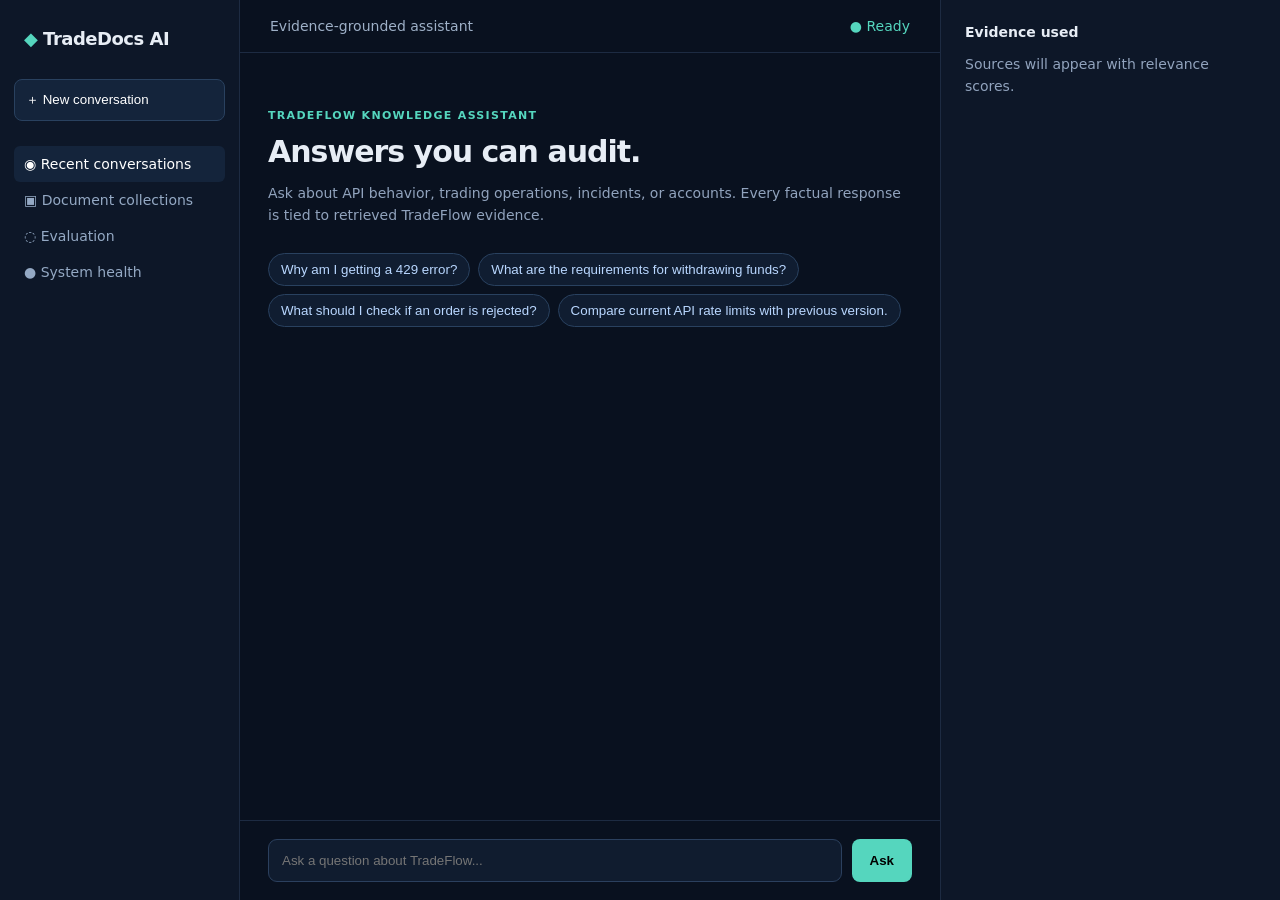
==== frontend/index.html @ 28140f36 "Initial TradeDocs AI portfolio project" ====
<!doctype html><html><head><meta charset="utf-8"><meta name="viewport" content="width=device-width,initial-scale=1"><title>TradeDocs AI</title><style>
*{box-sizing:border-box}body{margin:0;font:14px Inter,system-ui,sans-serif;color:#e7edf5;background:#09111f}.app{display:grid;grid-template-columns:240px minmax(400px,1fr) 340px;height:100vh}.side,.sources{background:#0d1728;border-color:#1d2b42}.side{padding:24px 14px;border-right:1px solid #1d2b42}.logo{font-weight:700;font-size:18px;letter-spacing:-.5px;margin:4px 10px 30px}.mark{color:#55d6be}.new{width:100%;border:1px solid #29415f;background:#14243b;color:white;padding:11px;border-radius:8px;text-align:left}.nav{margin-top:25px;color:#94a9c4}.nav div{padding:10px;border-radius:6px}.nav div:first-child{color:#fff;background:#14243b}.main{display:flex;flex-direction:column;min-width:0}.top{padding:18px 30px;border-bottom:1px solid #1d2b42;color:#9eb0c7}.chat{max-width:820px;width:100%;margin:auto;padding:56px 28px;overflow:auto;flex:1}.eyebrow{color:#55d6be;text-transform:uppercase;font-size:11px;letter-spacing:1.3px;font-weight:700}.chat h1{font-size:30px;letter-spacing:-1px;margin:12px 0}.muted{color:#91a3bd;line-height:1.55}.questions{display:flex;gap:8px;flex-wrap:wrap;margin:27px 0}.questions button{color:#b9d7ff;border:1px solid #29415f;background:#101d31;border-radius:18px;padding:8px 12px;cursor:pointer}.answer{background:#101c2f;border:1px solid #233652;border-radius:12px;padding:18px;margin-top:20px;line-height:1.65}.answer h3{margin:0 0 8px;color:#55d6be;font-size:13px}.composer{display:flex;gap:10px;padding:18px 28px;border-top:1px solid #1d2b42}.composer input{flex:1;background:#101c2f;border:1px solid #2b405e;border-radius:9px;padding:13px;color:white}.composer button{background:#55d6be;border:0;border-radius:8px;padding:0 18px;font-weight:700}.sources{border-left:1px solid #1d2b42;padding:24px;overflow:auto}.sources h2{font-size:14px;margin:0 0 6px}.source{border-top:1px solid #20304a;padding:15px 0}.source b{font-size:13px}.score{float:right;color:#55d6be;font:12px ui-monospace}.source p{color:#91a3bd;font-size:12px;line-height:1.45}.feedback button{background:none;border:1px solid #314664;border-radius:6px;padding:6px 10px;color:#a8bdd7;margin-right:6px}@media(max-width:900px){.app{grid-template-columns:210px 1fr}.sources{display:none}}@media(max-width:650px){.app{grid-template-columns:1fr}.side{display:none}}
</style></head><body><div class="app"><aside class="side"><div class="logo"><span class="mark">◆</span> TradeDocs AI</div><button class="new" onclick="location.reload()">＋ New conversation</button><div class="nav"><div>◉ Recent conversations</div><div>▣ Document collections</div><div onclick="location.href='/dashboard.html'">◌ Evaluation</div><div onclick="location.href='/dashboard.html'">● System health</div></div></aside><main class="main"><div class="top">Evidence-grounded assistant <span id="status" style="float:right;color:#55d6be">● Ready</span></div><section class="chat"><div class="eyebrow">TradeFlow knowledge assistant</div><h1>Answers you can audit.</h1><p class="muted">Ask about API behavior, trading operations, incidents, or accounts. Every factual response is tied to retrieved TradeFlow evidence.</p><div class="questions"><button>Why am I getting a 429 error?</button><button>What are the requirements for withdrawing funds?</button><button>What should I check if an order is rejected?</button><button>Compare current API rate limits with previous version.</button></div><div id="answer"></div></section><form class="composer" id="form"><input id="query" placeholder="Ask a question about TradeFlow..." autocomplete="off"><button>Ask</button></form></main><aside class="sources"><h2>Evidence used</h2><p class="muted" id="sourceEmpty">Sources will appear with relevance scores.</p><div id="sources"></div></aside></div><script>
const q=document.querySelector('#query'),a=document.querySelector('#answer'),s=document.querySelector('#sources'),empty=document.querySelector('#sourceEmpty');document.querySelectorAll('.questions button').forEach(b=>b.onclick=()=>{q.value=b.textContent;q.focus()});
document.querySelector('#form').onsubmit=async e=>{e.preventDefault();if(!q.value.trim())return;document.querySelector('#status').textContent='● Retrieving evidence';a.innerHTML='<div class="answer"><h3>Searching TradeFlow documentation</h3><span class="muted">Retrieving and reranking evidence…</span></div>';try{let r=await fetch('/chat',{method:'POST',headers:{'content-type':'application/json'},body:JSON.stringify({query:q.value})}),d=await r.json();document.querySelector('#status').textContent=d.insufficient_evidence?'● Insufficient evidence':'● Evidence validated';a.innerHTML=`<div class="answer"><h3>${d.insufficient_evidence?'Insufficient evidence':'Grounded answer'}</h3>${d.answer}<div class="feedback"><br><button onclick="feedback('${d.request_id}',true)">👍 Helpful</button><button onclick="feedback('${d.request_id}',false)">👎 Not helpful</button></div></div>`;empty.style.display='none';s.innerHTML=d.evidence.map((x,i)=>`<div class="source"><span class="score">${x.score}</span><b>[${i+1}] ${x.title}</b><p>${x.passage}</p><span class="muted">${x.category} · v${x.version} · ${x.source_type}</span></div>`).join('')||'<p class="muted">No reliable evidence retrieved.</p>'}catch(err){document.querySelector('#status').textContent='● Request failed';a.innerHTML='<div class="answer"><h3>Generation unavailable</h3>We could not complete this response. Please try again.</div>'}};
async function feedback(id,helpful){await fetch('/feedback',{method:'POST',headers:{'content-type':'application/json'},body:JSON.stringify({request_id:id,helpful})})}
</script></body></html>
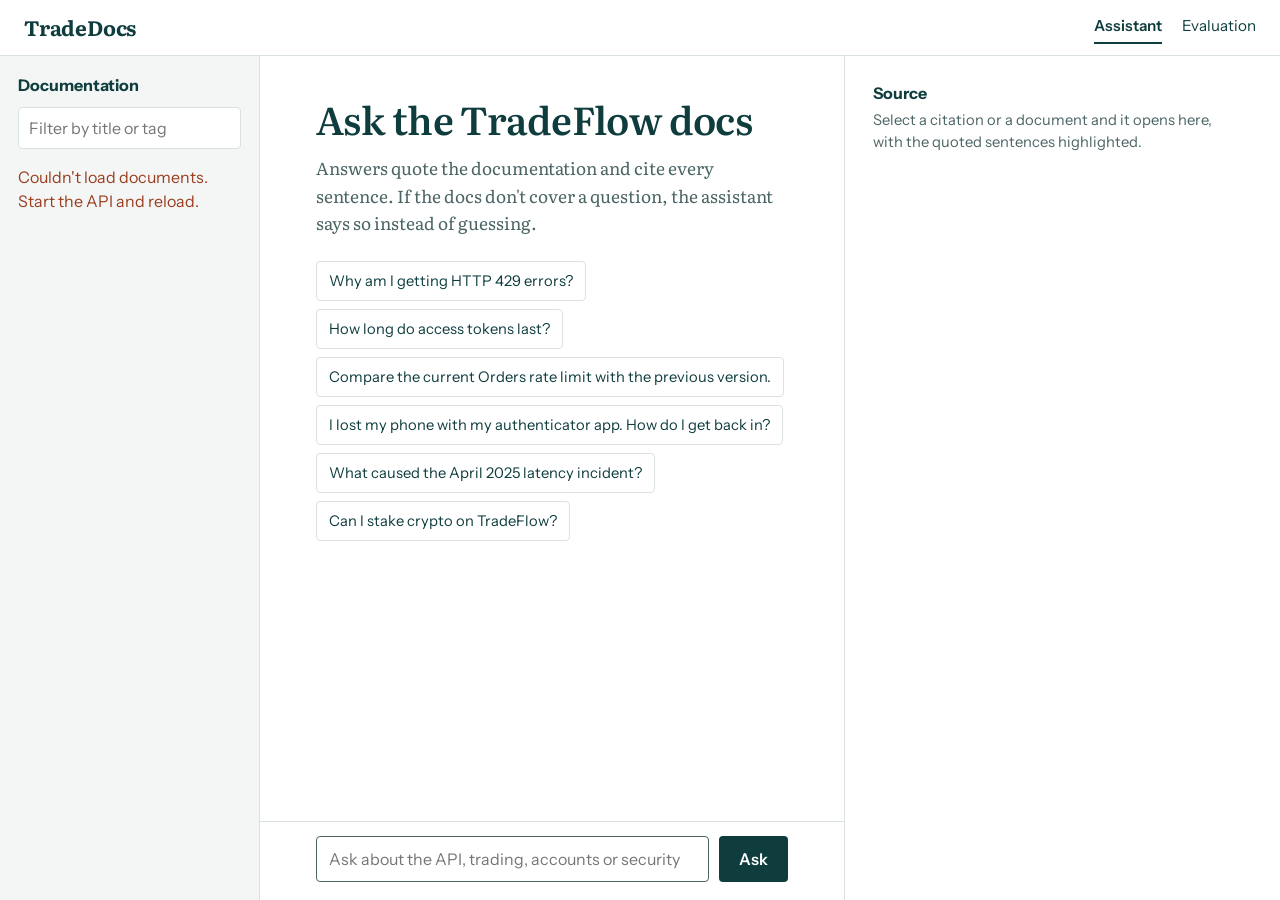
==== commit 72b89b96: "Redesign the web interface around checkable citations - Citations open the source beside the answer " ====
--- a/frontend/index.html
+++ b/frontend/index.html
@@ -1,7 +1,81 @@
-<!doctype html><html><head><meta charset="utf-8"><meta name="viewport" content="width=device-width,initial-scale=1"><title>TradeDocs AI</title><style>
-*{box-sizing:border-box}body{margin:0;font:14px Inter,system-ui,sans-serif;color:#e7edf5;background:#09111f}.app{display:grid;grid-template-columns:240px minmax(400px,1fr) 340px;height:100vh}.side,.sources{background:#0d1728;border-color:#1d2b42}.side{padding:24px 14px;border-right:1px solid #1d2b42}.logo{font-weight:700;font-size:18px;letter-spacing:-.5px;margin:4px 10px 30px}.mark{color:#55d6be}.new{width:100%;border:1px solid #29415f;background:#14243b;color:white;padding:11px;border-radius:8px;text-align:left}.nav{margin-top:25px;color:#94a9c4}.nav div{padding:10px;border-radius:6px}.nav div:first-child{color:#fff;background:#14243b}.main{display:flex;flex-direction:column;min-width:0}.top{padding:18px 30px;border-bottom:1px solid #1d2b42;color:#9eb0c7}.chat{max-width:820px;width:100%;margin:auto;padding:56px 28px;overflow:auto;flex:1}.eyebrow{color:#55d6be;text-transform:uppercase;font-size:11px;letter-spacing:1.3px;font-weight:700}.chat h1{font-size:30px;letter-spacing:-1px;margin:12px 0}.muted{color:#91a3bd;line-height:1.55}.questions{display:flex;gap:8px;flex-wrap:wrap;margin:27px 0}.questions button{color:#b9d7ff;border:1px solid #29415f;background:#101d31;border-radius:18px;padding:8px 12px;cursor:pointer}.answer{background:#101c2f;border:1px solid #233652;border-radius:12px;padding:18px;margin-top:20px;line-height:1.65}.answer h3{margin:0 0 8px;color:#55d6be;font-size:13px}.composer{display:flex;gap:10px;padding:18px 28px;border-top:1px solid #1d2b42}.composer input{flex:1;background:#101c2f;border:1px solid #2b405e;border-radius:9px;padding:13px;color:white}.composer button{background:#55d6be;border:0;border-radius:8px;padding:0 18px;font-weight:700}.sources{border-left:1px solid #1d2b42;padding:24px;overflow:auto}.sources h2{font-size:14px;margin:0 0 6px}.source{border-top:1px solid #20304a;padding:15px 0}.source b{font-size:13px}.score{float:right;color:#55d6be;font:12px ui-monospace}.source p{color:#91a3bd;font-size:12px;line-height:1.45}.feedback button{background:none;border:1px solid #314664;border-radius:6px;padding:6px 10px;color:#a8bdd7;margin-right:6px}@media(max-width:900px){.app{grid-template-columns:210px 1fr}.sources{display:none}}@media(max-width:650px){.app{grid-template-columns:1fr}.side{display:none}}
-</style></head><body><div class="app"><aside class="side"><div class="logo"><span class="mark">◆</span> TradeDocs AI</div><button class="new" onclick="location.reload()">＋ New conversation</button><div class="nav"><div>◉ Recent conversations</div><div>▣ Document collections</div><div onclick="location.href='/dashboard.html'">◌ Evaluation</div><div onclick="location.href='/dashboard.html'">● System health</div></div></aside><main class="main"><div class="top">Evidence-grounded assistant <span id="status" style="float:right;color:#55d6be">● Ready</span></div><section class="chat"><div class="eyebrow">TradeFlow knowledge assistant</div><h1>Answers you can audit.</h1><p class="muted">Ask about API behavior, trading operations, incidents, or accounts. Every factual response is tied to retrieved TradeFlow evidence.</p><div class="questions"><button>Why am I getting a 429 error?</button><button>What are the requirements for withdrawing funds?</button><button>What should I check if an order is rejected?</button><button>Compare current API rate limits with previous version.</button></div><div id="answer"></div></section><form class="composer" id="form"><input id="query" placeholder="Ask a question about TradeFlow..." autocomplete="off"><button>Ask</button></form></main><aside class="sources"><h2>Evidence used</h2><p class="muted" id="sourceEmpty">Sources will appear with relevance scores.</p><div id="sources"></div></aside></div><script>
-const q=document.querySelector('#query'),a=document.querySelector('#answer'),s=document.querySelector('#sources'),empty=document.querySelector('#sourceEmpty');document.querySelectorAll('.questions button').forEach(b=>b.onclick=()=>{q.value=b.textContent;q.focus()});
-document.querySelector('#form').onsubmit=async e=>{e.preventDefault();if(!q.value.trim())return;document.querySelector('#status').textContent='● Retrieving evidence';a.innerHTML='<div class="answer"><h3>Searching TradeFlow documentation</h3><span class="muted">Retrieving and reranking evidence…</span></div>';try{let r=await fetch('/chat',{method:'POST',headers:{'content-type':'application/json'},body:JSON.stringify({query:q.value})}),d=await r.json();document.querySelector('#status').textContent=d.insufficient_evidence?'● Insufficient evidence':'● Evidence validated';a.innerHTML=`<div class="answer"><h3>${d.insufficient_evidence?'Insufficient evidence':'Grounded answer'}</h3>${d.answer}<div class="feedback"><br><button onclick="feedback('${d.request_id}',true)">👍 Helpful</button><button onclick="feedback('${d.request_id}',false)">👎 Not helpful</button></div></div>`;empty.style.display='none';s.innerHTML=d.evidence.map((x,i)=>`<div class="source"><span class="score">${x.score}</span><b>[${i+1}] ${x.title}</b><p>${x.passage}</p><span class="muted">${x.category} · v${x.version} · ${x.source_type}</span></div>`).join('')||'<p class="muted">No reliable evidence retrieved.</p>'}catch(err){document.querySelector('#status').textContent='● Request failed';a.innerHTML='<div class="answer"><h3>Generation unavailable</h3>We could not complete this response. Please try again.</div>'}};
-async function feedback(id,helpful){await fetch('/feedback',{method:'POST',headers:{'content-type':'application/json'},body:JSON.stringify({request_id:id,helpful})})}
-</script></body></html>
+<!doctype html>
+<html lang="en">
+<head>
+<meta charset="utf-8">
+<meta name="viewport" content="width=device-width, initial-scale=1">
+<title>TradeDocs</title>
+<link rel="preconnect" href="https://fonts.googleapis.com">
+<link rel="preconnect" href="https://fonts.gstatic.com" crossorigin>
+<link href="https://fonts.googleapis.com/css2?family=Instrument+Sans:wght@400..700&family=Literata:opsz,wght@7..72,400..700&display=swap" rel="stylesheet">
+<link rel="stylesheet" href="style.css">
+</head>
+<body>
+<header class="masthead">
+  <a class="wordmark" href="/">TradeDocs</a>
+  <nav aria-label="Main">
+    <button class="link-btn only-narrow" id="open-library" type="button" aria-controls="library" aria-expanded="false">Documents</button>
+    <a href="/" aria-current="page">Assistant</a>
+    <a href="/dashboard.html">Evaluation</a>
+  </nav>
+</header>
+
+<div class="desk">
+  <aside class="library" id="library" aria-labelledby="library-title">
+    <div class="library-head">
+      <h2 id="library-title">Documentation</h2>
+      <button class="link-btn only-narrow" id="close-library" type="button">Close</button>
+    </div>
+    <label class="visually-hidden" for="filter">Filter documents</label>
+    <input id="filter" type="search" placeholder="Filter by title or tag" autocomplete="off">
+    <div id="shelves" class="shelves"><p class="quiet">Loading documents…</p></div>
+  </aside>
+
+  <main class="conversation" aria-labelledby="ask-title">
+    <div class="thread" id="thread" aria-live="polite">
+      <section class="welcome" id="welcome">
+        <h1 id="ask-title">Ask the TradeFlow docs</h1>
+        <p>Answers quote the documentation and cite every sentence. If the docs don't cover a question, the assistant says so instead of guessing.</p>
+        <div class="examples" id="examples">
+          <button type="button">Why am I getting HTTP 429 errors?</button>
+          <button type="button">How long do access tokens last?</button>
+          <button type="button">Compare the current Orders rate limit with the previous version.</button>
+          <button type="button">I lost my phone with my authenticator app. How do I get back in?</button>
+          <button type="button">What caused the April 2025 latency incident?</button>
+          <button type="button">Can I stake crypto on TradeFlow?</button>
+        </div>
+      </section>
+    </div>
+    <form class="composer" id="composer">
+      <label class="visually-hidden" for="question">Your question</label>
+      <textarea id="question" rows="1" maxlength="4000" placeholder="Ask about the API, trading, accounts or security" required></textarea>
+      <button type="submit" class="ask">Ask</button>
+    </form>
+  </main>
+
+  <aside class="reader" id="reader" aria-labelledby="reader-title" tabindex="-1">
+    <div class="reader-empty" id="reader-empty">
+      <h2>Source</h2>
+      <p>Select a citation or a document and it opens here, with the quoted sentences highlighted.</p>
+    </div>
+    <article id="reader-doc" hidden>
+      <div class="reader-bar">
+        <button class="link-btn only-phone" id="close-reader" type="button">Back to answer</button>
+      </div>
+      <h2 id="reader-title"></h2>
+      <p class="doc-meta" id="reader-meta"></p>
+      <div class="versions" id="reader-versions"></div>
+      <div class="doc-body" id="reader-body"></div>
+      <div class="tags" id="reader-tags"></div>
+    </article>
+  </aside>
+</div>
+
+<template id="turn-template">
+  <article class="turn">
+    <h2 class="q"></h2>
+    <div class="a"></div>
+  </article>
+</template>
+<script src="app.js"></script>
+</body>
+</html>
--- a/frontend/style.css
+++ b/frontend/style.css
@@ -0,0 +1,226 @@
+:root {
+  --paper: #ffffff;
+  --wash: #f3f6f5;
+  --ink: #0f3d3e;
+  --ink-2: #4b6464;
+  --rule: #d9e2e0;
+  --mark: #ffe873;
+  --mark-edge: #e9c93a;
+  --refuse: #9b3d1f;
+  --refuse-wash: #fbefe9;
+  --focus: #1b6fd1;
+  --serif: "Literata", Georgia, "Times New Roman", serif;
+  --sans: "Instrument Sans", system-ui, -apple-system, "Segoe UI", sans-serif;
+  color: var(--ink);
+  background: var(--paper);
+  font-family: var(--sans);
+  font-size: 16px;
+}
+* { box-sizing: border-box; }
+body { margin: 0; background: var(--paper); line-height: 1.5; }
+h1, h2, h3 { margin: 0; line-height: 1.2; }
+p { margin: 0; }
+a { color: var(--ink); }
+button, input, textarea { font: inherit; color: inherit; }
+:focus-visible { outline: 3px solid var(--focus); outline-offset: 2px; }
+.visually-hidden { position: absolute; width: 1px; height: 1px; overflow: hidden; clip: rect(0 0 0 0); white-space: nowrap; }
+.quiet { color: var(--ink-2); font-size: .9rem; }
+.link-btn { background: none; border: 0; padding: 0; cursor: pointer; text-decoration: underline; text-underline-offset: 3px; }
+
+/* Masthead */
+.masthead {
+  display: flex; align-items: center; justify-content: space-between; gap: 16px;
+  padding: 0 24px; height: 56px; border-bottom: 1px solid var(--rule); background: var(--paper);
+}
+.wordmark { font-family: var(--serif); font-weight: 700; font-size: 1.3rem; text-decoration: none; letter-spacing: -.01em; }
+.masthead nav { display: flex; gap: 20px; align-items: center; font-size: .95rem; }
+.masthead nav a { text-decoration: none; padding: 4px 0; border-bottom: 2px solid transparent; }
+.masthead nav a[aria-current="page"] { border-bottom-color: var(--ink); font-weight: 600; }
+.only-narrow, .only-phone { display: none; }
+
+/* Three-part desk */
+.desk { display: grid; grid-template-columns: 260px minmax(0, 1fr) minmax(360px, 34%); grid-template-rows: minmax(0, 1fr); height: calc(100vh - 56px); height: calc(100dvh - 56px); }
+.desk > * { min-height: 0; }
+.library, .reader { overflow-y: auto; }
+.reader, .thread { position: relative; }
+
+/* Library */
+.library { border-right: 1px solid var(--rule); padding: 20px 18px 32px; background: var(--wash); }
+.library-head { display: flex; justify-content: space-between; align-items: baseline; margin-bottom: 12px; }
+.library h2 { font-size: 1rem; }
+#filter { width: 100%; padding: 8px 10px; border: 1px solid var(--rule); border-radius: 4px; background: var(--paper); margin-bottom: 16px; }
+.shelf { margin-bottom: 18px; }
+.shelf h3 { font-size: .85rem; font-weight: 600; color: var(--ink-2); margin-bottom: 6px; }
+.shelf ul { list-style: none; margin: 0; padding: 0; }
+.shelf li button {
+  display: block; width: 100%; text-align: left; background: none; border: 0; cursor: pointer;
+  padding: 5px 8px; margin-left: -8px; border-radius: 4px; font-size: .92rem; line-height: 1.3;
+}
+.shelf li button:hover { background: #e4ecea; }
+.shelf li button[aria-current="true"] { background: var(--ink); color: #fff; }
+.shelf .badge { font-size: .76rem; color: var(--ink-2); margin-left: 6px; white-space: nowrap; }
+.shelf li button[aria-current="true"] .badge { color: #cfe0de; }
+
+/* Conversation */
+.conversation { display: flex; flex-direction: column; min-width: 0; border-right: 1px solid var(--rule); }
+.thread { flex: 1; overflow-y: auto; padding: 40px clamp(20px, 5vw, 56px) 24px; }
+.thread > * { max-width: 68ch; margin-left: auto; margin-right: auto; }
+.welcome h1 { font-family: var(--serif); font-size: clamp(1.8rem, 3vw, 2.4rem); font-weight: 600; letter-spacing: -.015em; margin-bottom: 12px; }
+.welcome p { font-family: var(--serif); font-size: 1.08rem; line-height: 1.6; color: var(--ink-2); max-width: 56ch; }
+.examples { display: flex; flex-wrap: wrap; gap: 8px; margin-top: 24px; }
+.examples button {
+  text-align: left; cursor: pointer; padding: 8px 12px; border: 1px solid var(--rule); border-radius: 4px;
+  background: var(--paper); font-size: .92rem;
+}
+.examples button:hover { border-color: var(--ink); }
+
+.turn { padding: 28px 0; border-bottom: 1px solid var(--rule); }
+.turn:last-child { border-bottom: 0; }
+.turn .q { font-family: var(--sans); font-size: 1.05rem; font-weight: 600; margin-bottom: 14px; }
+.answer-text { font-family: var(--serif); font-size: 1.12rem; line-height: 1.7; }
+.answer-text .s { border-radius: 2px; transition: background-color .2s; }
+.answer-text .s.lit { background: var(--mark); }
+.cite {
+  font-family: var(--sans); font-size: .72rem; font-weight: 700; vertical-align: .35em; line-height: 1;
+  min-width: 1.45em; padding: 2px 4px; margin: 0 1px; border: 1px solid var(--ink); border-radius: 3px;
+  background: var(--paper); cursor: pointer;
+}
+.cite:hover, .cite[aria-pressed="true"] { background: var(--ink); color: #fff; }
+
+.sources { list-style: none; margin: 18px 0 0; padding: 0; display: grid; gap: 4px; }
+.sources button {
+  display: grid; grid-template-columns: 1.6em 1fr auto; gap: 8px; align-items: baseline; width: 100%;
+  text-align: left; background: none; border: 0; padding: 6px 8px; margin-left: -8px; border-radius: 4px; cursor: pointer; font-size: .92rem;
+}
+.sources button:hover, .sources button[aria-current="true"] { background: var(--wash); }
+.sources .n { font-weight: 700; }
+.sources .v { color: var(--ink-2); font-size: .82rem; white-space: nowrap; }
+
+.coverage { margin-top: 18px; display: grid; gap: 6px; font-size: .86rem; color: var(--ink-2); max-width: 420px; }
+.meter { position: relative; height: 6px; background: var(--rule); border-radius: 3px; }
+.meter .fill { position: absolute; inset: 0 auto 0 0; background: var(--ink); border-radius: 3px; }
+.meter .tick { position: absolute; top: -4px; bottom: -4px; width: 2px; background: var(--ink-2); }
+.refused .meter .fill { background: var(--refuse); }
+
+.turn-foot { display: flex; flex-wrap: wrap; gap: 8px 20px; align-items: center; margin-top: 16px; font-size: .84rem; color: var(--ink-2); }
+.turn-foot button { background: none; border: 1px solid var(--rule); border-radius: 4px; padding: 4px 10px; cursor: pointer; font-size: .84rem; }
+.turn-foot button:hover { border-color: var(--ink); }
+.turn-foot button[aria-pressed="true"] { background: var(--ink); color: #fff; border-color: var(--ink); }
+
+.refusal { border-left: 3px solid var(--refuse); background: var(--refuse-wash); padding: 14px 16px; border-radius: 0 4px 4px 0; }
+.refusal p { font-family: var(--serif); font-size: 1.08rem; }
+.refusal .why { font-family: var(--sans); font-size: .9rem; margin-top: 8px; color: var(--ink); }
+.refusal .missing { font-weight: 600; color: var(--refuse); }
+.nearby { margin-top: 14px; font-size: .9rem; }
+.nearby ul { list-style: none; padding: 0; margin: 6px 0 0; display: flex; flex-wrap: wrap; gap: 6px; }
+.nearby button { border: 1px solid var(--rule); background: var(--paper); border-radius: 4px; padding: 4px 10px; cursor: pointer; font-size: .86rem; }
+.nearby button:hover { border-color: var(--ink); }
+
+.thinking { font-family: var(--serif); color: var(--ink-2); font-style: italic; }
+.error { color: var(--refuse); }
+
+/* Composer */
+.composer { display: flex; gap: 10px; align-items: flex-end; padding: 14px clamp(20px, 5vw, 56px) 18px; border-top: 1px solid var(--rule); background: var(--paper); }
+.composer textarea {
+  flex: 1; resize: none; max-height: 160px; padding: 11px 12px; border: 1px solid var(--ink-2); border-radius: 4px;
+  line-height: 1.4; background: var(--paper);
+}
+.ask { background: var(--ink); color: #fff; border: 0; border-radius: 4px; padding: 11px 20px; font-weight: 600; cursor: pointer; }
+.ask:disabled { opacity: .6; cursor: progress; }
+
+/* Reader */
+.reader { padding: 28px 28px 40px; background: var(--paper); }
+.reader-empty h2 { font-size: 1rem; margin-bottom: 6px; }
+.reader-empty p { color: var(--ink-2); font-size: .92rem; max-width: 36ch; }
+.reader-bar { margin-bottom: 8px; }
+#reader-title { font-family: var(--serif); font-size: 1.45rem; font-weight: 600; letter-spacing: -.01em; }
+.doc-meta { color: var(--ink-2); font-size: .88rem; margin-top: 6px; }
+.doc-meta .state { font-weight: 600; color: var(--ink); }
+.doc-meta .state.old { color: var(--refuse); }
+.versions { display: flex; flex-wrap: wrap; gap: 6px; margin-top: 14px; }
+.versions:empty { display: none; }
+.versions button { border: 1px solid var(--rule); background: var(--paper); border-radius: 4px; padding: 4px 10px; font-size: .85rem; cursor: pointer; }
+.versions button[aria-pressed="true"] { background: var(--ink); color: #fff; border-color: var(--ink); }
+.doc-body { margin-top: 20px; font-family: var(--serif); font-size: 1.03rem; line-height: 1.75; }
+.doc-body .s { padding: 1px 0; }
+.doc-body mark {
+  color: inherit; padding: 1px 2px; border-radius: 2px;
+  background: linear-gradient(var(--mark), var(--mark)) no-repeat 0 0 / 100% 100%;
+  box-shadow: inset 0 -2px 0 var(--mark-edge);
+}
+.doc-body mark.sweep { animation: sweep .55s ease-out both; }
+@keyframes sweep { from { background-size: 0% 100%; } to { background-size: 100% 100%; } }
+.tags { display: flex; flex-wrap: wrap; gap: 6px; margin-top: 22px; }
+.tags span { font-size: .78rem; color: var(--ink-2); background: var(--wash); padding: 2px 8px; border-radius: 3px; }
+
+/* Version comparison */
+.compare { margin-top: 20px; display: grid; gap: 18px; }
+.compare h3 { font-size: .9rem; margin-bottom: 8px; }
+.compare h3 .quiet { font-weight: 400; }
+.compare ol { margin: 0; padding-left: 20px; font-family: var(--serif); font-size: 1rem; line-height: 1.65; display: grid; gap: 6px; }
+.compare .then li { color: var(--ink-2); }
+.compare .num { font-weight: 700; color: var(--ink); background: var(--wash); padding: 0 3px; border-radius: 2px; }
+.compare .now .num { background: var(--mark); }
+.compare .same { opacity: .65; }
+
+/* Narrow screens */
+@media (max-width: 1180px) {
+  .desk { grid-template-columns: minmax(0, 1fr) minmax(340px, 40%); }
+  .only-narrow { display: inline; }
+  .library {
+    position: fixed; z-index: 20; inset: 56px auto 0 0; width: min(320px, 88vw);
+    transform: translateX(-102%); transition: transform .2s ease-out;
+  }
+  .library.open { transform: none; box-shadow: 4px 0 24px rgb(15 61 62 / .12); }
+}
+@media (max-width: 760px) {
+  .only-phone { display: inline; }
+  .masthead { padding: 0 16px; }
+  .masthead nav { gap: 14px; font-size: .9rem; }
+  .desk { grid-template-columns: 1fr; }
+  .conversation { border-right: 0; }
+  .thread { padding: 28px 16px 16px; }
+  .composer { padding: 12px 16px 14px; }
+  .reader {
+    position: fixed; z-index: 30; inset: 56px 0 0 0; padding: 18px 16px 32px;
+    transform: translateY(102%); transition: transform .22s ease-out;
+  }
+  .reader.open { transform: none; }
+  .reader-empty { display: none; }
+}
+@media (prefers-reduced-motion: reduce) {
+  *, *::before, *::after { transition: none !important; animation: none !important; }
+}
+
+/* Evaluation report */
+.report { max-width: 880px; margin: 0 auto; padding: 48px 24px 72px; display: grid; gap: 52px; }
+.report-head h1 { font-family: var(--serif); font-size: clamp(2rem, 4vw, 2.6rem); font-weight: 600; letter-spacing: -.015em; margin-bottom: 12px; }
+.report-head p { font-family: var(--serif); font-size: 1.1rem; line-height: 1.65; color: var(--ink-2); max-width: 62ch; }
+.report h2 { font-size: 1.15rem; margin-bottom: 6px; }
+.section-note { color: var(--ink-2); font-size: .92rem; margin-bottom: 16px; max-width: 64ch; }
+.bars { margin: 16px 0 0; display: grid; gap: 14px; }
+.bar-row { display: grid; grid-template-columns: minmax(0, 1.1fr) minmax(0, 1fr); gap: 16px; align-items: center; }
+.bar-row dt { font-size: .98rem; }
+.bar-row dt span { display: block; color: var(--ink-2); font-size: .82rem; }
+.bar-row dd { margin: 0; display: grid; grid-template-columns: 1fr 4.2em; gap: 12px; align-items: center; }
+.bar-row .track { height: 10px; background: var(--wash); border-radius: 2px; position: relative; overflow: hidden; }
+.bar-row .fill { position: absolute; inset: 0 auto 0 0; background: var(--ink); }
+.bar-row strong { text-align: right; font-variant-numeric: tabular-nums; }
+.table-wrap { overflow-x: auto; }
+table { border-collapse: collapse; width: 100%; font-variant-numeric: tabular-nums; }
+th, td { text-align: left; padding: 10px 12px 10px 0; border-bottom: 1px solid var(--rule); font-size: .95rem; }
+thead th { font-weight: 600; color: var(--ink-2); font-size: .85rem; }
+tbody th { font-weight: 500; }
+td.best { font-weight: 700; background: linear-gradient(var(--mark), var(--mark)) no-repeat 0 50% / 3.6em 70%; }
+.fails { margin: 0; padding-left: 22px; display: grid; gap: 18px; }
+.fq { font-weight: 600; }
+.fp { color: var(--refuse); font-size: .9rem; margin-top: 2px; }
+.fa { font-family: var(--serif); color: var(--ink-2); margin-top: 6px; line-height: 1.6; font-size: .98rem; }
+.usage { display: grid; grid-template-columns: repeat(auto-fit, minmax(150px, 1fr)); gap: 16px; margin: 0; }
+.usage div { border-top: 2px solid var(--ink); padding-top: 8px; }
+.usage dt { color: var(--ink-2); font-size: .85rem; }
+.usage dd { margin: 4px 0 0; font-family: var(--serif); font-size: 1.5rem; font-weight: 600; }
+@media (max-width: 640px) {
+  .report { padding: 32px 16px 56px; gap: 40px; }
+  .bar-row { grid-template-columns: 1fr; gap: 6px; }
+}
